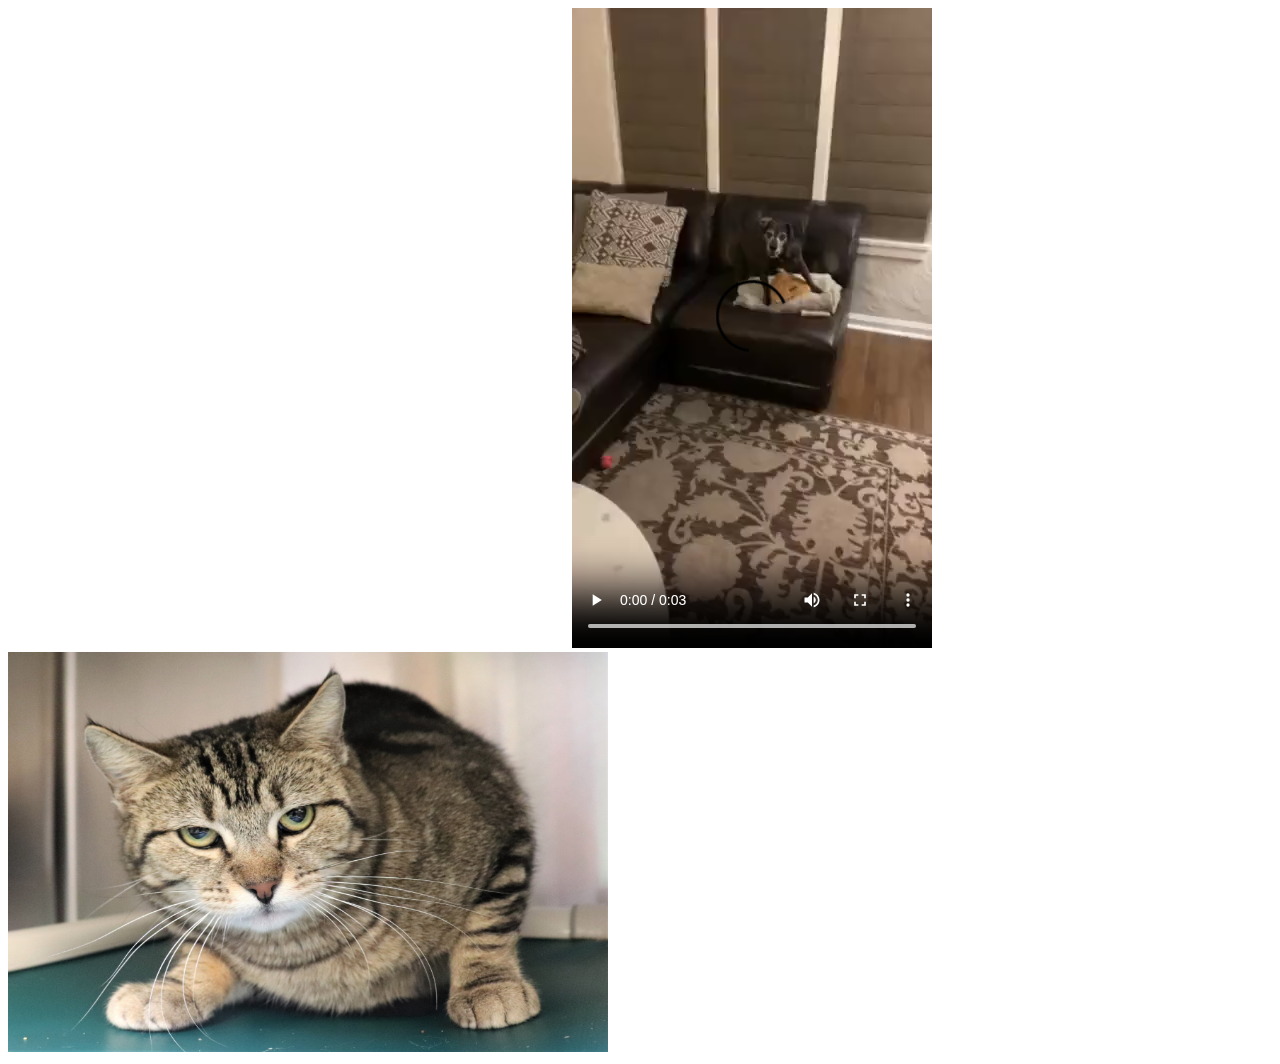
==== embeddingOriginalWork.html @ 81c62a21 "Add files via upload" ====
<!DOCTYPE html>
<html>
    <iframe width="560" height="315" src="https://www.youtube.com/embed/xI_lxFv203I?start=180&rel=0" 
        frameborder="0" allow="accelerometer; autoplay; clipboard-write; encrypted-media; gyroscope; picture-in-picture" 
        allowfullscreen>
    </iframe>
    <video width="360" height="640" controls>
        <source src="dog_video.mp4" type="video/mp4">
        <source src="dog_video.ogg" type="video/ogg">
    </video>
    <object data="cat.jpg" width="600" height="400"></object>
</html>
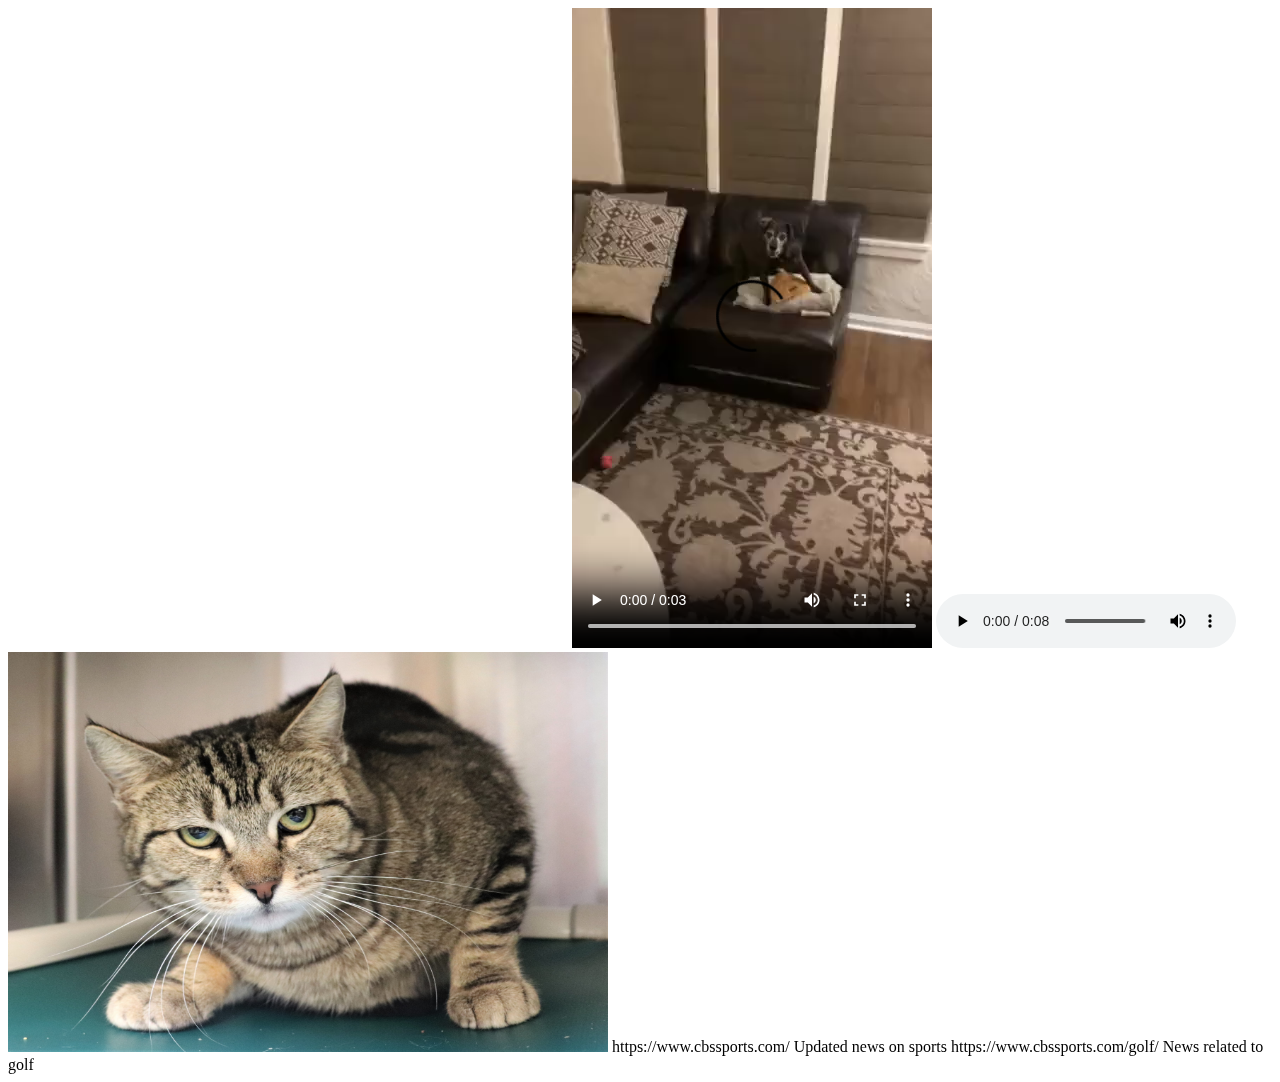
==== commit 41012d7f: "Add files via upload" ====
--- a/embeddingOriginalWork.html
+++ b/embeddingOriginalWork.html
@@ -6,7 +6,23 @@
     </iframe>
     <video width="360" height="640" controls>
         <source src="dog_video.mp4" type="video/mp4">
-        <source src="dog_video.ogg" type="video/ogg">
     </video>
+    <audio controls>
+        <source src="audiofile.mp3" type="audio/mp3">
+      Your browser does not support the audio element.
+      </audio>
     <object data="cat.jpg" width="600" height="400"></object>
+    <?xml version="1.0" encoding="UTF-8" ?>
+<rss version="2.0"> 
+<channel>
+  <title>CBS Sports</title>
+  <link>https://www.cbssports.com/</link>
+  <description>Updated news on sports</description>
+  <item>
+    <title>Golf</title>
+    <link>https://www.cbssports.com/golf/</link>
+    <description>News related to golf</description>
+  </item>
+</channel>
+</rss>
 </html>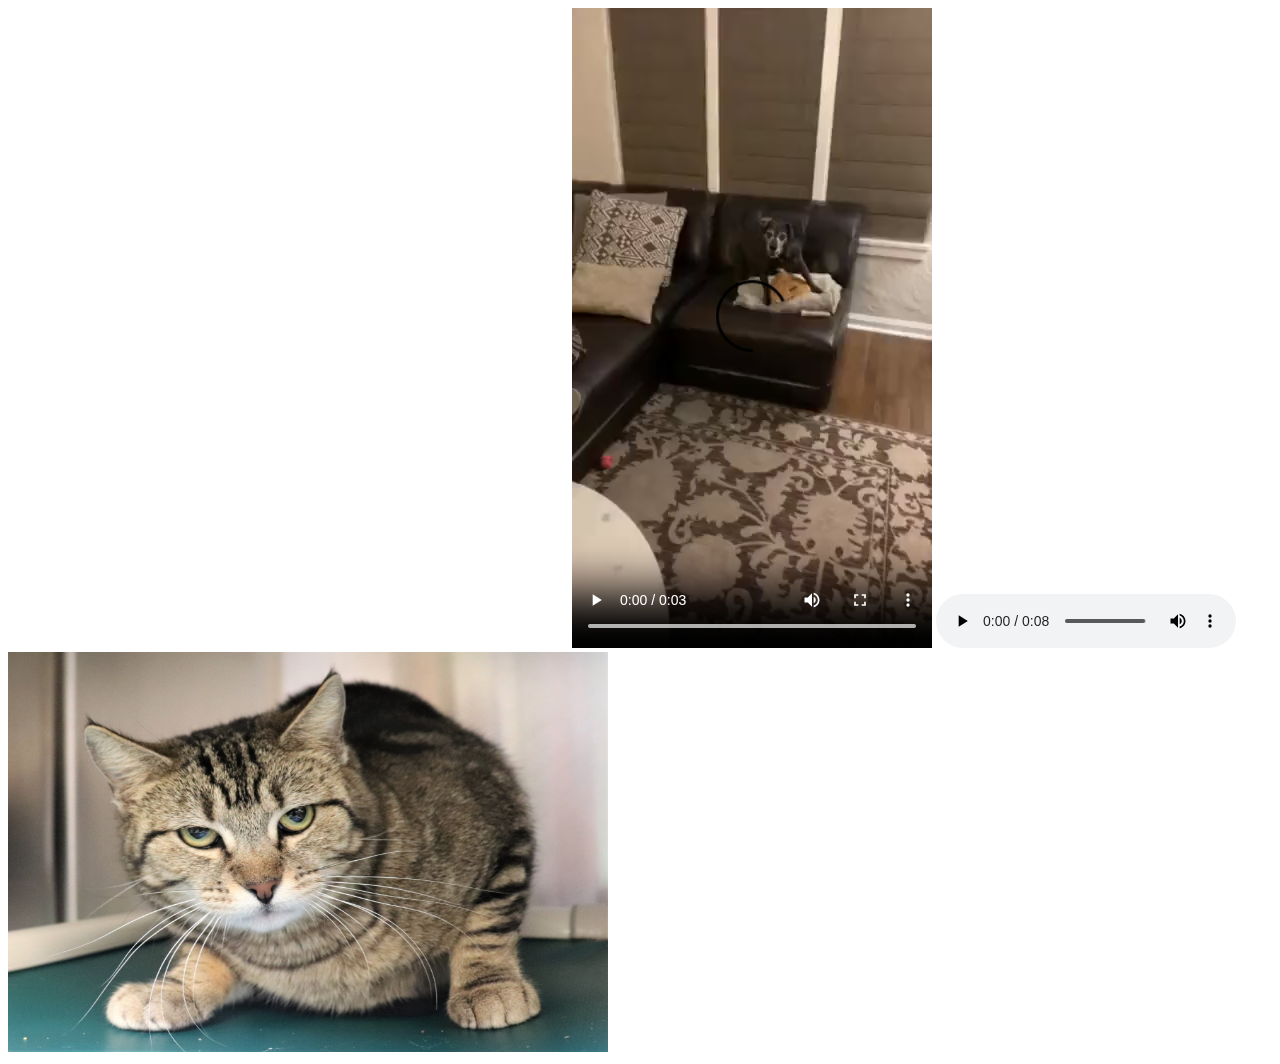
==== commit 6676afd4: "Add files via upload" ====
--- a/embeddingOriginalWork.html
+++ b/embeddingOriginalWork.html
@@ -12,17 +12,4 @@
       Your browser does not support the audio element.
       </audio>
     <object data="cat.jpg" width="600" height="400"></object>
-    <?xml version="1.0" encoding="UTF-8" ?>
-<rss version="2.0"> 
-<channel>
-  <title>CBS Sports</title>
-  <link>https://www.cbssports.com/</link>
-  <description>Updated news on sports</description>
-  <item>
-    <title>Golf</title>
-    <link>https://www.cbssports.com/golf/</link>
-    <description>News related to golf</description>
-  </item>
-</channel>
-</rss>
 </html>